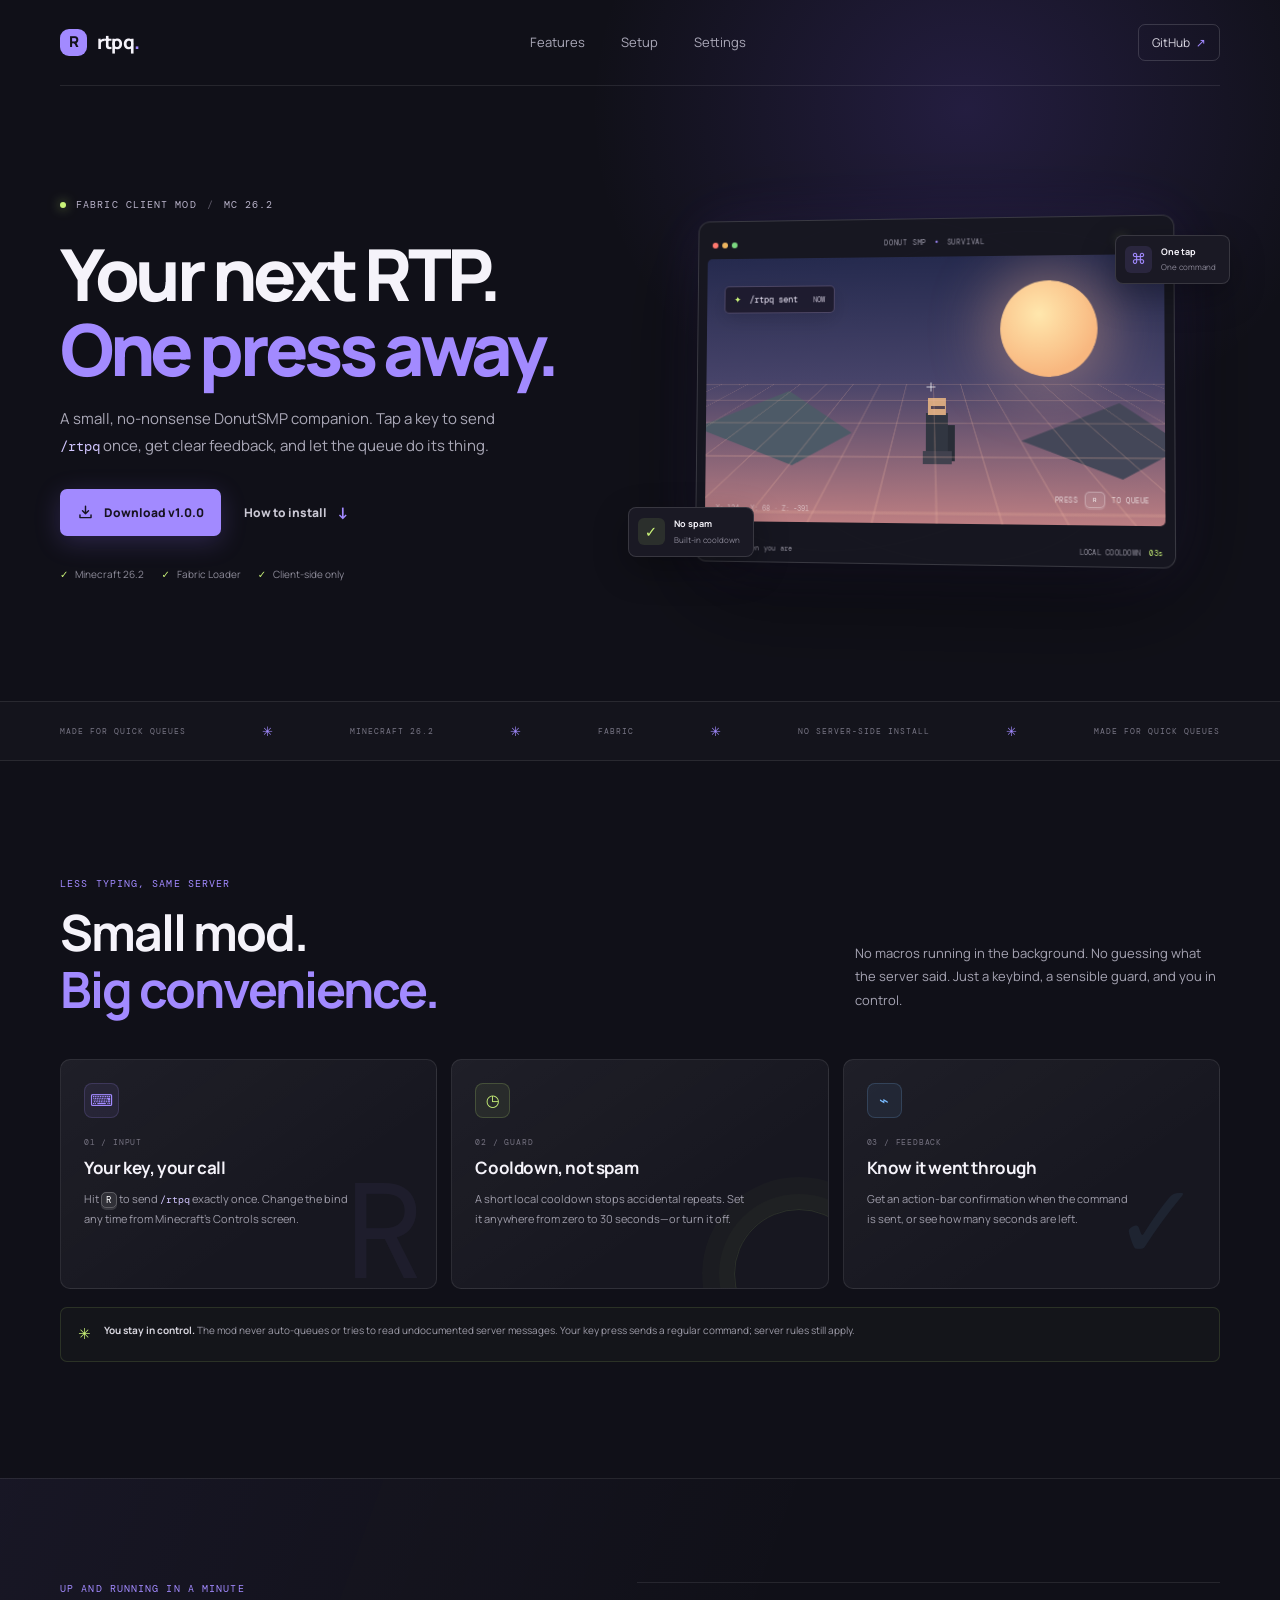
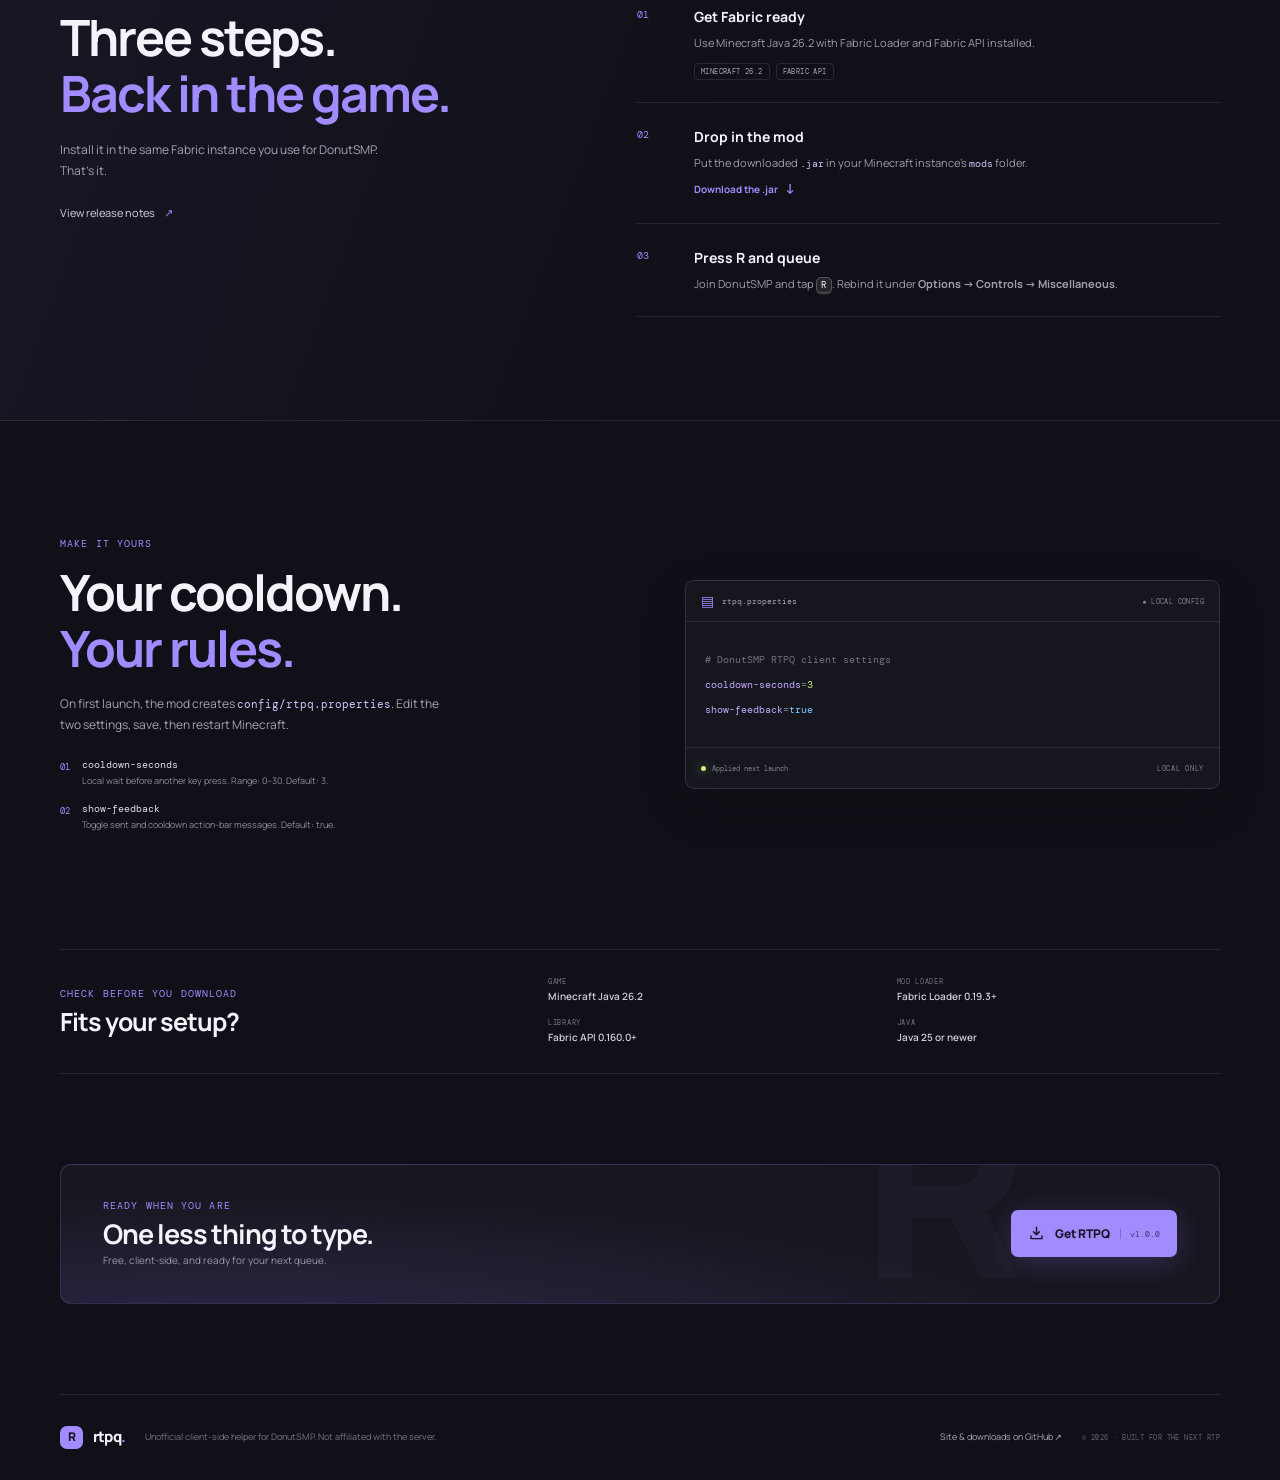
==== site/index.html @ 6e40fd2e "Add public RTPQ download website Co-authored-by: Copilot App <223556219+Copilot@users.noreply.github" ====
<!doctype html>
<html lang="en">
<head>
  <meta charset="utf-8">
  <meta name="viewport" content="width=device-width, initial-scale=1">
  <meta name="theme-color" content="#101018">
  <meta name="description" content="A tiny Fabric client mod for DonutSMP: press a key to send /rtpq once, with a configurable cooldown and clear feedback.">
  <title>DonutSMP RTPQ — Queue up with one press</title>
  <link rel="icon" href="favicon.svg" type="image/svg+xml">
  <link rel="preconnect" href="https://fonts.googleapis.com">
  <link rel="preconnect" href="https://fonts.gstatic.com" crossorigin>
  <link href="https://fonts.googleapis.com/css2?family=DM+Mono:wght@400;500&family=Manrope:wght@400;500;600;700;800&display=swap" rel="stylesheet">
  <link rel="stylesheet" href="styles.css">
</head>
<body>
  <div class="page-glow" aria-hidden="true"></div>
  <header class="topbar wrap">
    <a class="brand" href="#" aria-label="DonutSMP RTPQ home">
      <span class="brand-mark" aria-hidden="true">R</span>
      <span>rtpq<span class="brand-period">.</span></span>
    </a>
    <nav aria-label="Main navigation">
      <a href="#features">Features</a>
      <a href="#setup">Setup</a>
      <a href="#settings">Settings</a>
    </nav>
    <a class="top-download" href="https://github.com/maxipaul0910-blip/donutsmp-rtpq-site/releases/tag/v1.0.0">GitHub <span aria-hidden="true">↗</span></a>
  </header>

  <main>
    <section class="hero wrap">
      <div class="hero-copy">
        <div class="eyebrow"><span class="status-dot"></span> FABRIC CLIENT MOD <span class="eyebrow-divider">/</span> MC 26.2</div>
        <h1>Your next RTP.<br><span>One press away.</span></h1>
        <p class="hero-lede">A small, no-nonsense DonutSMP companion. Tap a key to send <code>/rtpq</code> once, get clear feedback, and let the queue do its thing.</p>
        <div class="hero-actions">
          <a class="button button-primary" href="https://github.com/maxipaul0910-blip/donutsmp-rtpq-site/releases/download/v1.0.0/donutsmp-rtpq-mod-1.0.0.jar" download>
            <svg viewBox="0 0 20 20" aria-hidden="true"><path d="M10 2.5v9m0 0 3.5-3.5M10 11.5 6.5 8M3.5 13v3h13v-3"/></svg>
            Download v1.0.0
          </a>
          <a class="button button-quiet" href="#setup">How to install <span aria-hidden="true">↓</span></a>
        </div>
        <div class="hero-meta">
          <span><i class="meta-check">✓</i> Minecraft 26.2</span>
          <span><i class="meta-check">✓</i> Fabric Loader</span>
          <span><i class="meta-check">✓</i> Client-side only</span>
        </div>
      </div>

      <div class="preview-wrap" aria-label="Illustration of the mod's keybind and feedback">
        <div class="preview-orbit orbit-one"></div>
        <div class="preview-orbit orbit-two"></div>
        <div class="preview-card">
          <div class="window-bar"><div class="window-dots"><i></i><i></i><i></i></div><span>DONUT SMP <b>•</b> SURVIVAL</span><span class="window-online"><i></i> ONLINE</span></div>
          <div class="game-scene">
            <div class="scene-sun"></div>
            <div class="scene-grid"></div>
            <div class="scene-land land-back"></div>
            <div class="scene-land land-front"></div>
            <div class="scene-player"><span></span></div>
            <div class="scene-crosshair"></div>
            <div class="command-toast"><span class="toast-spark">✦</span><span>/rtpq sent</span><i>NOW</i></div>
            <div class="key-hint"><span>PRESS</span><kbd>R</kbd><span>TO QUEUE</span></div>
            <div class="scene-coords">X: 124 · Y: 68 · Z: -391</div>
          </div>
          <div class="preview-footer"><span><i></i> Ready when you are</span><span>LOCAL COOLDOWN <b>03s</b></span></div>
        </div>
        <div class="float-chip chip-top"><span class="chip-icon">⌘</span><span><b>One tap</b><small>One command</small></span></div>
        <div class="float-chip chip-bottom"><span class="chip-icon chip-green">✓</span><span><b>No spam</b><small>Built-in cooldown</small></span></div>
      </div>
    </section>

    <section class="ticker" aria-label="Mod compatibility">
      <div class="ticker-inner wrap">
        <span>MADE FOR QUICK QUEUES</span><i>✳</i><span>MINECRAFT 26.2</span><i>✳</i><span>FABRIC</span><i>✳</i><span>NO SERVER-SIDE INSTALL</span><i>✳</i><span>MADE FOR QUICK QUEUES</span>
      </div>
    </section>

    <section class="section wrap" id="features">
      <div class="section-heading">
        <div><div class="section-kicker">LESS TYPING, SAME SERVER</div><h2>Small mod.<br><span>Big convenience.</span></h2></div>
        <p>No macros running in the background. No guessing what the server said. Just a keybind, a sensible guard, and you in control.</p>
      </div>
      <div class="feature-grid">
        <article class="feature-card feature-violet"><div class="feature-icon">⌨</div><div class="feature-number">01 / INPUT</div><h3>Your key, your call</h3><p>Hit <kbd>R</kbd> to send <code>/rtpq</code> exactly once. Change the bind any time from Minecraft’s Controls screen.</p><div class="feature-decoration key-decoration">R</div></article>
        <article class="feature-card feature-lime"><div class="feature-icon">◷</div><div class="feature-number">02 / GUARD</div><h3>Cooldown, not spam</h3><p>A short local cooldown stops accidental repeats. Set it anywhere from zero to 30 seconds—or turn it off.</p><div class="feature-decoration ring-decoration"></div></article>
        <article class="feature-card feature-blue"><div class="feature-icon">⌁</div><div class="feature-number">03 / FEEDBACK</div><h3>Know it went through</h3><p>Get an action-bar confirmation when the command is sent, or see how many seconds are left.</p><div class="feature-decoration check-decoration">✓</div></article>
      </div>
      <div class="honesty-note"><span>✳</span><p><b>You stay in control.</b> The mod never auto-queues or tries to read undocumented server messages. Your key press sends a regular command; server rules still apply.</p></div>
    </section>

    <section class="setup-section" id="setup">
      <div class="wrap setup-layout">
        <div class="setup-intro"><div class="section-kicker">UP AND RUNNING IN A MINUTE</div><h2>Three steps.<br><span>Back in the game.</span></h2><p>Install it in the same Fabric instance you use for DonutSMP. That's it.</p><a class="text-link" href="https://github.com/maxipaul0910-blip/donutsmp-rtpq-site/releases/tag/v1.0.0">View release notes <span>↗</span></a></div>
        <div class="steps">
          <article class="step"><div class="step-index">01</div><div><h3>Get Fabric ready</h3><p>Use Minecraft Java 26.2 with Fabric Loader and Fabric API installed.</p><div class="tag-row"><span>MINECRAFT 26.2</span><span>FABRIC API</span></div></div></article>
          <article class="step"><div class="step-index">02</div><div><h3>Drop in the mod</h3><p>Put the downloaded <code>.jar</code> in your Minecraft instance’s <code>mods</code> folder.</p><a class="inline-download" href="https://github.com/maxipaul0910-blip/donutsmp-rtpq-site/releases/download/v1.0.0/donutsmp-rtpq-mod-1.0.0.jar" download>Download the .jar <span>↓</span></a></div></article>
          <article class="step"><div class="step-index">03</div><div><h3>Press R and queue</h3><p>Join DonutSMP and tap <kbd>R</kbd>. Rebind it under <b>Options → Controls → Miscellaneous</b>.</p></div></article>
        </div>
      </div>
    </section>

    <section class="section settings-section wrap" id="settings">
      <div class="settings-copy"><div class="section-kicker">MAKE IT YOURS</div><h2>Your cooldown.<br><span>Your rules.</span></h2><p>On first launch, the mod creates <code>config/rtpq.properties</code>. Edit the two settings, save, then restart Minecraft.</p><div class="setting-list"><div><span class="setting-bullet">01</span><span><b>cooldown-seconds</b><small>Local wait before another key press. Range: 0–30. Default: 3.</small></span></div><div><span class="setting-bullet">02</span><span><b>show-feedback</b><small>Toggle sent and cooldown action-bar messages. Default: true.</small></span></div></div></div>
      <div class="config-window"><div class="config-head"><div><span class="config-file-icon">▤</span><span>rtpq.properties</span></div><span class="config-dot">● LOCAL CONFIG</span></div><div class="code-block" aria-label="Example configuration"><span class="code-comment"># DonutSMP RTPQ client settings</span><br><span class="code-key">cooldown-seconds</span><span class="code-eq">=</span><span class="code-value">3</span><br><span class="code-key">show-feedback</span><span class="code-eq">=</span><span class="code-bool">true</span></div><div class="config-foot"><span><i></i> Applied next launch</span><span>LOCAL ONLY</span></div></div>
    </section>

    <section class="requirements wrap">
      <div class="requirements-title"><div class="section-kicker">CHECK BEFORE YOU DOWNLOAD</div><h2>Fits your setup?</h2></div>
      <div class="requirement-grid"><div><span>GAME</span><b>Minecraft Java 26.2</b></div><div><span>MOD LOADER</span><b>Fabric Loader 0.19.3+</b></div><div><span>LIBRARY</span><b>Fabric API 0.160.0+</b></div><div><span>JAVA</span><b>Java 25 or newer</b></div></div>
    </section>

    <section class="final-cta wrap">
      <div class="cta-decoration" aria-hidden="true">R</div>
      <div><div class="section-kicker">READY WHEN YOU ARE</div><h2>One less thing to type.</h2><p>Free, client-side, and ready for your next queue.</p></div>
      <a class="button button-primary" href="https://github.com/maxipaul0910-blip/donutsmp-rtpq-site/releases/download/v1.0.0/donutsmp-rtpq-mod-1.0.0.jar" download><svg viewBox="0 0 20 20" aria-hidden="true"><path d="M10 2.5v9m0 0 3.5-3.5M10 11.5 6.5 8M3.5 13v3h13v-3"/></svg>Get RTPQ <span class="version-pill">v1.0.0</span></a>
    </section>
  </main>

  <footer class="footer wrap"><a class="brand" href="#"><span class="brand-mark" aria-hidden="true">R</span><span>rtpq<span class="brand-period">.</span></span></a><p>Unofficial client-side helper for DonutSMP. Not affiliated with the server.</p><a href="https://github.com/maxipaul0910-blip/donutsmp-rtpq-site">Site &amp; downloads on GitHub ↗</a><span class="footer-copy">© 2026 · BUILT FOR THE NEXT RTP</span></footer>
</body>
</html>
---- site/styles.css ----
:root {
  color-scheme: dark;
  --bg: #101018;
  --panel: #171720;
  --panel-soft: #1b1b26;
  --text: #f5f3fa;
  --muted: #a6a4b3;
  --dim: #777584;
  --line: rgba(255, 255, 255, .09);
  --violet: #a28aff;
  --lime: #c9f278;
  --blue: #79bbff;
  --mono: "DM Mono", "SFMono-Regular", Consolas, monospace;
  --sans: "Manrope", Inter, ui-sans-serif, system-ui, sans-serif;
}

* { box-sizing: border-box; }
html { scroll-behavior: smooth; }
body { margin: 0; background: var(--bg); color: var(--text); font-family: var(--sans); font-size: 15px; line-height: 1.65; overflow-x: hidden; }
a { color: inherit; text-decoration: none; }
code, kbd { font-family: var(--mono); }
code { color: #d2c6ff; font-size: .92em; }
kbd { border: 1px solid rgba(255,255,255,.22); background: rgba(255,255,255,.09); color: white; padding: .12em .48em; border-radius: 5px; box-shadow: 0 2px 0 rgba(255,255,255,.12); font-size: .85em; }
.wrap { width: min(1160px, calc(100% - 56px)); margin-inline: auto; }
.page-glow { position: absolute; z-index: -1; width: 780px; height: 720px; top: -250px; left: 45%; background: radial-gradient(ellipse, rgba(120, 86, 235, .19), transparent 68%); pointer-events: none; }

.topbar { height: 86px; display: flex; align-items: center; justify-content: space-between; border-bottom: 1px solid var(--line); }
.brand { display: inline-flex; align-items: center; gap: 10px; font-size: 19px; font-weight: 800; letter-spacing: -.8px; }
.brand-mark { width: 27px; height: 27px; display: grid; place-items: center; border-radius: 9px; color: #13121a; background: var(--violet); font-size: 15px; font-weight: 800; }
.brand-period { color: var(--violet); }
.topbar nav { display: flex; align-items: center; gap: 36px; color: #aaa8b8; font-size: 13px; }
.topbar nav a:hover, .footer>a:hover { color: white; }
.top-download { color: #d9d7e2; font-size: 12px; border: 1px solid rgba(255,255,255,.15); border-radius: 7px; padding: 8px 13px; }
.top-download span { color: var(--violet); margin-left: 4px; }

.hero { position: relative; min-height: 615px; display: grid; grid-template-columns: 1fr 1.08fr; align-items: center; gap: 46px; padding-block: 72px 78px; }
.hero-copy { position: relative; z-index: 1; }
.eyebrow, .section-kicker { color: var(--violet); font: 10px/1.4 var(--mono); letter-spacing: 1.1px; }
.eyebrow { display: flex; align-items: center; gap: 10px; color: #b9b3ca; }
.status-dot, .window-online i, .preview-footer i, .config-foot i { display: inline-block; width: 6px; height: 6px; border-radius: 50%; background: var(--lime); box-shadow: 0 0 12px rgba(201,242,120,.7); }
.eyebrow-divider { color: #5d5968; }
h1, h2, h3, p { margin-top: 0; }
h1 { margin: 25px 0 18px; font-size: clamp(48px, 5.6vw, 72px); line-height: 1.04; letter-spacing: -4.4px; font-weight: 800; }
h1 span, h2 span { color: var(--violet); }
.hero-lede { max-width: 455px; color: #aaa8b7; font-size: 15px; line-height: 1.85; }
.hero-actions { display: flex; align-items: center; gap: 23px; margin-top: 29px; }
.button { min-height: 47px; display: inline-flex; align-items: center; justify-content: center; gap: 10px; border-radius: 7px; padding: 0 17px; font-size: 12px; font-weight: 800; transition: transform .18s ease, background .18s ease; }
.button:hover { transform: translateY(-2px); }
.button svg { width: 17px; height: 17px; fill: none; stroke: currentColor; stroke-width: 1.7; stroke-linecap: round; stroke-linejoin: round; }
.button-primary { color: #171321; background: var(--violet); box-shadow: 0 6px 26px rgba(144,113,255,.22); }
.button-primary:hover { background: #b3a1ff; }
.button-quiet { color: #cac8d4; padding-inline: 0; }
.button-quiet span { color: var(--violet); font-size: 16px; }
.hero-meta { display: flex; flex-wrap: wrap; gap: 17px; margin-top: 30px; color: #8e8c9a; font-size: 10px; }
.meta-check { color: var(--lime); font-style: normal; margin-right: 5px; }

.preview-wrap { min-height: 400px; position: relative; display: grid; place-items: center; }
.preview-orbit { position: absolute; border: 1px solid rgba(162,138,255,.12); border-radius: 50%; transform: rotate(-25deg); }
.orbit-one { width: 490px; height: 270px; }
.orbit-two { width: 425px; height: 330px; transform: rotate(22deg); border-color: rgba(162,138,255,.08); }
.preview-card { width: min(480px, 100%); position: relative; z-index: 1; border: 1px solid rgba(255,255,255,.15); border-radius: 12px; padding: 9px; background: rgba(23,23,32,.94); box-shadow: 0 25px 100px rgba(0,0,0,.52), 0 0 60px rgba(135,102,255,.12); transform: perspective(1000px) rotateY(-5deg) rotateX(2deg); }
.window-bar { height: 29px; display: flex; align-items: center; justify-content: space-between; color: #9997a6; font: 7px var(--mono); letter-spacing: .8px; padding-inline: 5px; }
.window-dots { display: flex; gap: 4px; }.window-dots i { width: 6px; height: 6px; border-radius: 50%; background: #ff786e; }.window-dots i:nth-child(2) { background: #eeb55e; }.window-dots i:nth-child(3) { background: #7bd880; }
.window-bar>span:nth-child(2) { margin-left: 19px; }.window-bar b { color: var(--violet); padding-inline: 3px; }
.window-online { display: flex; gap: 5px; align-items: center; }.window-online i { width: 5px; height: 5px; }
.game-scene { height: 267px; overflow: hidden; position: relative; background: linear-gradient(180deg, #252a4e 0%, #464369 46%, #bc7e82 100%); border-radius: 5px; }
.scene-sun { position: absolute; width: 96px; height: 96px; border-radius: 50%; top: 25px; right: 65px; background: radial-gradient(circle at 40% 35%, #ffe7ad, #f8b77f 70%); box-shadow: 0 0 55px 15px rgba(251,185,151,.35); }
.scene-grid { position: absolute; z-index: 1; width: 140%; height: 80%; left: -20%; bottom: -28%; transform: perspective(130px) rotateX(53deg); transform-origin: center top; background-image: linear-gradient(rgba(242,183,160,.2) 1px, transparent 1px), linear-gradient(90deg, rgba(242,183,160,.2) 1px, transparent 1px); background-size: 27px 23px; }
.scene-land { position: absolute; bottom: 45px; width: 160px; height: 75px; clip-path: polygon(0 50%, 60% 0, 100% 56%, 62% 100%); }
.land-back { background: #4d5a67; left: -10px; bottom: 57px; }.land-front { background: #444758; right: -20px; }
.scene-player { position: absolute; z-index: 2; left: 49%; bottom: 70px; width: 22px; height: 40px; background: #313641; box-shadow: 9px 10px 0 -2px #292d37; }
.scene-player:before { content: ""; position: absolute; left: 2px; top: -15px; width: 18px; height: 17px; background: #d7a87f; }.scene-player:after { content: ""; position: absolute; left: -3px; bottom: -11px; width: 29px; height: 13px; background: #41414e; }
.scene-player span { position: absolute; z-index: 1; width: 14px; height: 3px; left: 5px; top: -7px; background: #524452; }
.scene-crosshair { position: absolute; z-index: 3; left: 50%; top: 49%; width: 9px; height: 9px; transform: translate(-50%,-50%); }.scene-crosshair:before,.scene-crosshair:after { content:""; position:absolute; background:rgba(255,255,255,.72); }.scene-crosshair:before { width:1px;height:9px;left:4px; }.scene-crosshair:after { width:9px;height:1px;top:4px; }
.command-toast { position: absolute; z-index: 4; top: 28px; left: 18px; display: flex; align-items: center; gap: 8px; border: 1px solid rgba(210,193,255,.26); border-radius: 5px; padding: 7px 9px; color: #f4efff; background: rgba(26,22,39,.82); font: 9px var(--mono); box-shadow: 0 6px 20px rgba(0,0,0,.14); }
.toast-spark { color: var(--lime); }.command-toast i { color: #c1bccd; font: 7px var(--mono); margin-left: 8px; }
.key-hint { position: absolute; z-index: 4; right: 15px; bottom: 17px; display: flex; align-items: center; gap: 6px; color: rgba(255,255,255,.72); font: 7px var(--mono); letter-spacing: .6px; }
.key-hint kbd { padding: 3px 7px; color: white; border-color: rgba(255,255,255,.3); }
.scene-coords { position: absolute; z-index: 3; left: 11px; bottom: 9px; color: rgba(255,255,255,.48); font: 7px var(--mono); }
.preview-footer { height: 31px; display: flex; align-items: end; justify-content: space-between; padding: 0 3px 0; color: #8d8b99; font: 7px var(--mono); letter-spacing: .25px; }
.preview-footer span:first-child { display: flex; align-items: center; gap: 6px; }.preview-footer i { width: 5px; height: 5px; }.preview-footer b { color: var(--lime); margin-left: 4px; font-weight: 400; }
.float-chip { position: absolute; z-index: 2; display: flex; align-items: center; gap: 9px; border: 1px solid rgba(255,255,255,.13); border-radius: 8px; padding: 9px 13px 9px 9px; background: #1a1924; box-shadow: 0 12px 35px rgba(0,0,0,.3); }
.chip-top { top: 44px; right: -10px; }.chip-bottom { bottom: 34px; left: -14px; }
.chip-icon { width: 27px; height: 27px; display: grid; place-items: center; border-radius: 6px; color: var(--violet); background: rgba(162,138,255,.12); font-size: 15px; }
.chip-green { color: var(--lime); background: rgba(201,242,120,.1); }.float-chip b,.float-chip small { display: block; }.float-chip b { font-size: 9px; }.float-chip small { margin-top: 1px; color: #8c8998; font-size: 8px; }

.ticker { overflow: hidden; border-top: 1px solid var(--line); border-bottom: 1px solid var(--line); background: rgba(255,255,255,.015); }
.ticker-inner { display: flex; align-items: center; justify-content: space-between; gap: 20px; min-height: 58px; white-space: nowrap; color: #777584; font: 8px var(--mono); letter-spacing: 1px; }
.ticker-inner i { color: var(--violet); font-style: normal; font-size: 13px; }

.section { padding-block: 116px; }
.section-heading { display: flex; align-items: end; justify-content: space-between; gap: 50px; margin-bottom: 42px; }
h2 { margin: 13px 0 0; font-size: clamp(34px, 4.2vw, 50px); line-height: 1.13; letter-spacing: -2px; }
.section-heading>p { max-width: 365px; margin-bottom: 5px; color: var(--muted); font-size: 13px; line-height: 1.8; }
.feature-grid { display: grid; grid-template-columns: repeat(3, 1fr); gap: 14px; }
.feature-card { position: relative; min-height: 230px; overflow: hidden; border: 1px solid var(--line); border-radius: 10px; padding: 23px; background: linear-gradient(145deg,rgba(255,255,255,.035),transparent 65%),var(--panel); }
.feature-icon { width: 35px; height: 35px; display: grid; place-items: center; border: 1px solid rgba(162,138,255,.18); border-radius: 8px; color: var(--violet); background: rgba(162,138,255,.08); font-size: 16px; }
.feature-lime .feature-icon { color: var(--lime); border-color: rgba(201,242,120,.18); background: rgba(201,242,120,.07); }
.feature-blue .feature-icon { color: var(--blue); border-color: rgba(121,187,255,.18); background: rgba(121,187,255,.07); }
.feature-number { margin-top: 19px; color: #757280; font: 8px var(--mono); letter-spacing: .8px; }
.feature-card h3 { position: relative; z-index: 1; margin: 7px 0 7px; font-size: 17px; letter-spacing: -.4px; }
.feature-card p { position: relative; z-index: 1; max-width: 270px; margin-bottom: 0; color: #9e9ca9; font-size: 11px; line-height: 1.8; }
.feature-decoration { position: absolute; pointer-events: none; }
.key-decoration { right: 11px; bottom: -32px; color: rgba(162,138,255,.055); font: 135px var(--mono); }
.ring-decoration { width: 130px; height: 130px; right: -36px; bottom: -51px; border: 1px solid rgba(201,242,120,.11); border-radius: 50%; box-shadow: 0 0 0 15px rgba(201,242,120,.025),0 0 0 32px rgba(201,242,120,.02); }
.check-decoration { right: 18px; bottom: -18px; color: rgba(121,187,255,.08); font-size: 105px; font-weight: 800; }
.honesty-note { display: flex; gap: 13px; align-items: start; margin-top: 18px; padding: 14px 17px; border: 1px solid rgba(201,242,120,.13); border-radius: 7px; background: rgba(201,242,120,.025); }
.honesty-note>span { color: var(--lime); }.honesty-note p { margin: 0; color: #9e9ca9; font-size: 10px; line-height: 1.7; }.honesty-note b { color: #d8d6df; }

.setup-section { border-block: 1px solid var(--line); background: linear-gradient(110deg,rgba(162,138,255,.055),transparent 56%); }
.setup-layout { display: grid; grid-template-columns: .9fr 1.1fr; gap: 100px; padding-block: 103px; }
.setup-intro h2 { margin-bottom: 17px; }.setup-intro>p { max-width: 320px; color: var(--muted); font-size: 12px; line-height: 1.8; }
.text-link { display: inline-flex; gap: 9px; margin-top: 10px; color: #d7d2e6; font-size: 11px; }.text-link span { color: var(--violet); }
.steps { border-top: 1px solid var(--line); }
.step { display: grid; grid-template-columns: 42px 1fr; gap: 15px; padding: 22px 0; border-bottom: 1px solid var(--line); }
.step-index { color: var(--violet); font: 10px var(--mono); padding-top: 3px; }
.step h3 { margin: 0 0 5px; font-size: 14px; }.step p { margin: 0; color: #a09eac; font-size: 11px; line-height: 1.8; }
.tag-row { display: flex; gap: 6px; margin-top: 10px; }.tag-row span { border: 1px solid rgba(255,255,255,.1); border-radius: 4px; padding: 3px 6px; color: #aaa7b6; font: 7px var(--mono); letter-spacing: .4px; }
.inline-download { display: inline-flex; gap: 7px; margin-top: 8px; color: var(--violet); font-size: 10px; font-weight: 700; }.inline-download span { font-size: 14px; line-height: 1; }

.settings-section { display: grid; grid-template-columns: 1fr 1fr; gap: 90px; align-items: center; }
.settings-copy>p { max-width: 390px; margin: 16px 0 22px; color: var(--muted); font-size: 12px; line-height: 1.8; }
.setting-list { display: grid; gap: 13px; }.setting-list>div { display: flex; align-items: start; gap: 12px; }.setting-bullet { color: var(--violet); font: 9px var(--mono); padding-top: 3px; }.setting-list b,.setting-list small { display: block; }.setting-list b { font: 10px var(--mono); color: #dfdce7; }.setting-list small { margin-top: 3px; color: #8f8d9a; font-size: 9px; }
.config-window { overflow: hidden; border: 1px solid rgba(255,255,255,.12); border-radius: 9px; background: #16161e; box-shadow: 0 17px 45px rgba(0,0,0,.19); }
.config-head,.config-foot { height: 41px; display: flex; justify-content: space-between; align-items: center; padding-inline: 15px; color: #aaa8b4; font: 8px var(--mono); }
.config-head { border-bottom: 1px solid var(--line); }.config-head>div { display: flex; align-items: center; gap: 8px; }.config-file-icon { color: var(--violet); font-size: 14px; }.config-dot { color: #81808d; font-size: 7px; letter-spacing: .4px; }
.code-block { padding: 25px 19px; color: #ccc9d5; font: 10px/2.5 var(--mono); }.code-comment { color: #737180; }.code-key { color: #c4aaff; }.code-eq { color: #8a8895; }.code-value { color: var(--lime); }.code-bool { color: #87c8ff; }
.config-foot { border-top: 1px solid var(--line); color: #81808d; font-size: 7px; }.config-foot span:first-child { display: flex; gap: 6px; align-items: center; }.config-foot i { width: 5px; height: 5px; }.config-foot span:last-child { letter-spacing: .7px; }

.requirements { display: grid; grid-template-columns: .8fr 1.2fr; gap: 40px; align-items: center; padding-block: 27px; border-block: 1px solid var(--line); }
.requirements h2 { font-size: 25px; letter-spacing: -1px; margin-top: 7px; }
.requirement-grid { display: grid; grid-template-columns: 1fr 1fr; gap: 14px 25px; }.requirement-grid div { display: grid; gap: 2px; }.requirement-grid span { color: #747280; font: 7px var(--mono); letter-spacing: .7px; }.requirement-grid b { color: #cfccd8; font-size: 10px; font-weight: 600; }

.final-cta { position: relative; overflow: hidden; display: flex; align-items: center; justify-content: space-between; gap: 30px; margin-block: 90px; border: 1px solid rgba(162,138,255,.2); border-radius: 11px; padding: 34px 42px; background: radial-gradient(ellipse at 15% 140%,rgba(143,112,255,.2),transparent 60%),#181720; }
.final-cta h2 { font-size: 27px; letter-spacing: -1px; margin: 6px 0 3px; }.final-cta p { margin: 0; color: #9c99a8; font-size: 10px; }.final-cta .button { position: relative; z-index: 1; white-space: nowrap; }
.cta-decoration { position: absolute; right: 190px; top: -108px; color: rgba(162,138,255,.035); font-size: 250px; font-weight: 800; line-height: 1; }
.version-pill { border-left: 1px solid rgba(20,19,27,.24); padding-left: 9px; color: rgba(20,19,27,.65); font: 8px var(--mono); }
.footer { min-height: 86px; display: flex; align-items: center; gap: 20px; border-top: 1px solid var(--line); }
.footer .brand { font-size: 15px; }.footer .brand-mark { width: 23px; height: 23px; border-radius: 7px; font-size: 12px; }.footer p { margin: 0 auto 0 0; color: #777584; font-size: 9px; }.footer>a:nth-last-of-type(1) { color: #aaa8b6; font-size: 9px; }.footer-copy { color: #646271; font: 7px var(--mono); letter-spacing: .45px; }

@media (max-width: 900px) {
  .hero { grid-template-columns: 1fr 1fr; gap: 20px; }.preview-wrap { transform: scale(.9); }.setup-layout { gap: 55px; }.settings-section { gap: 45px; }
  .ticker-inner { justify-content: center; }.ticker-inner span:last-child,.ticker-inner i:last-of-type { display: none; }
}
@media (max-width: 680px) {
  .wrap { width: min(100% - 36px, 520px); }.topbar { height: 70px; }.topbar nav { gap: 15px; font-size: 10px; }.topbar nav a:last-child { display: none; }.top-download { font-size: 10px; padding: 7px 9px; }
  .hero { display: block; padding-block: 61px 48px; }.hero-copy { max-width: 500px; }.hero h1 { font-size: clamp(47px, 11vw, 65px); letter-spacing: -3.5px; }.hero-lede { font-size: 13px; }.hero-meta { gap: 11px; font-size: 9px; }
  .preview-wrap { min-height: 350px; margin: 25px -7px 0; transform: none; }.preview-card { width: min(100%, 440px); transform: none; }.game-scene { height: 230px; }.orbit-one { width: 100%; }.orbit-two { width: 88%; }.chip-top { right: -2px; top: 17px; }.chip-bottom { left: 1px; bottom: 5px; }
  .ticker-inner { min-height: 51px; gap: 13px; font-size: 7px; }.ticker-inner span:nth-last-of-type(2),.ticker-inner i:nth-last-of-type(2) { display: none; }
  .section { padding-block: 77px; }.section-heading { display: block; margin-bottom: 29px; }.section-heading>p { margin: 17px 0 0; font-size: 12px; }.feature-grid { grid-template-columns: 1fr; gap: 10px; }.feature-card { min-height: 210px; }.honesty-note { padding: 12px; }
  .setup-layout { grid-template-columns: 1fr; gap: 37px; padding-block: 75px; }.setup-intro>p { margin-bottom: 12px; }
  .settings-section { grid-template-columns: 1fr; gap: 32px; }.config-window { max-width: 500px; width: 100%; }
  .requirements { grid-template-columns: 1fr; gap: 23px; padding-block: 27px; }.requirement-grid { gap: 13px; }
  .final-cta { align-items: start; flex-direction: column; margin-block: 65px; padding: 27px 23px; }.final-cta h2 { font-size: 24px; }.cta-decoration { right: -5px; top: -55px; font-size: 180px; }
  .footer { flex-wrap: wrap; gap: 11px 15px; padding-block: 19px; }.footer p { flex-basis: calc(100% - 100px); }.footer>a:nth-last-of-type(1) { margin-left: 38px; }.footer-copy { margin-left: auto; }
}
@media (prefers-reduced-motion: reduce) { html { scroll-behavior: auto; } *,*::before,*::after { transition-duration: .01ms !important; animation-duration: .01ms !important; } }
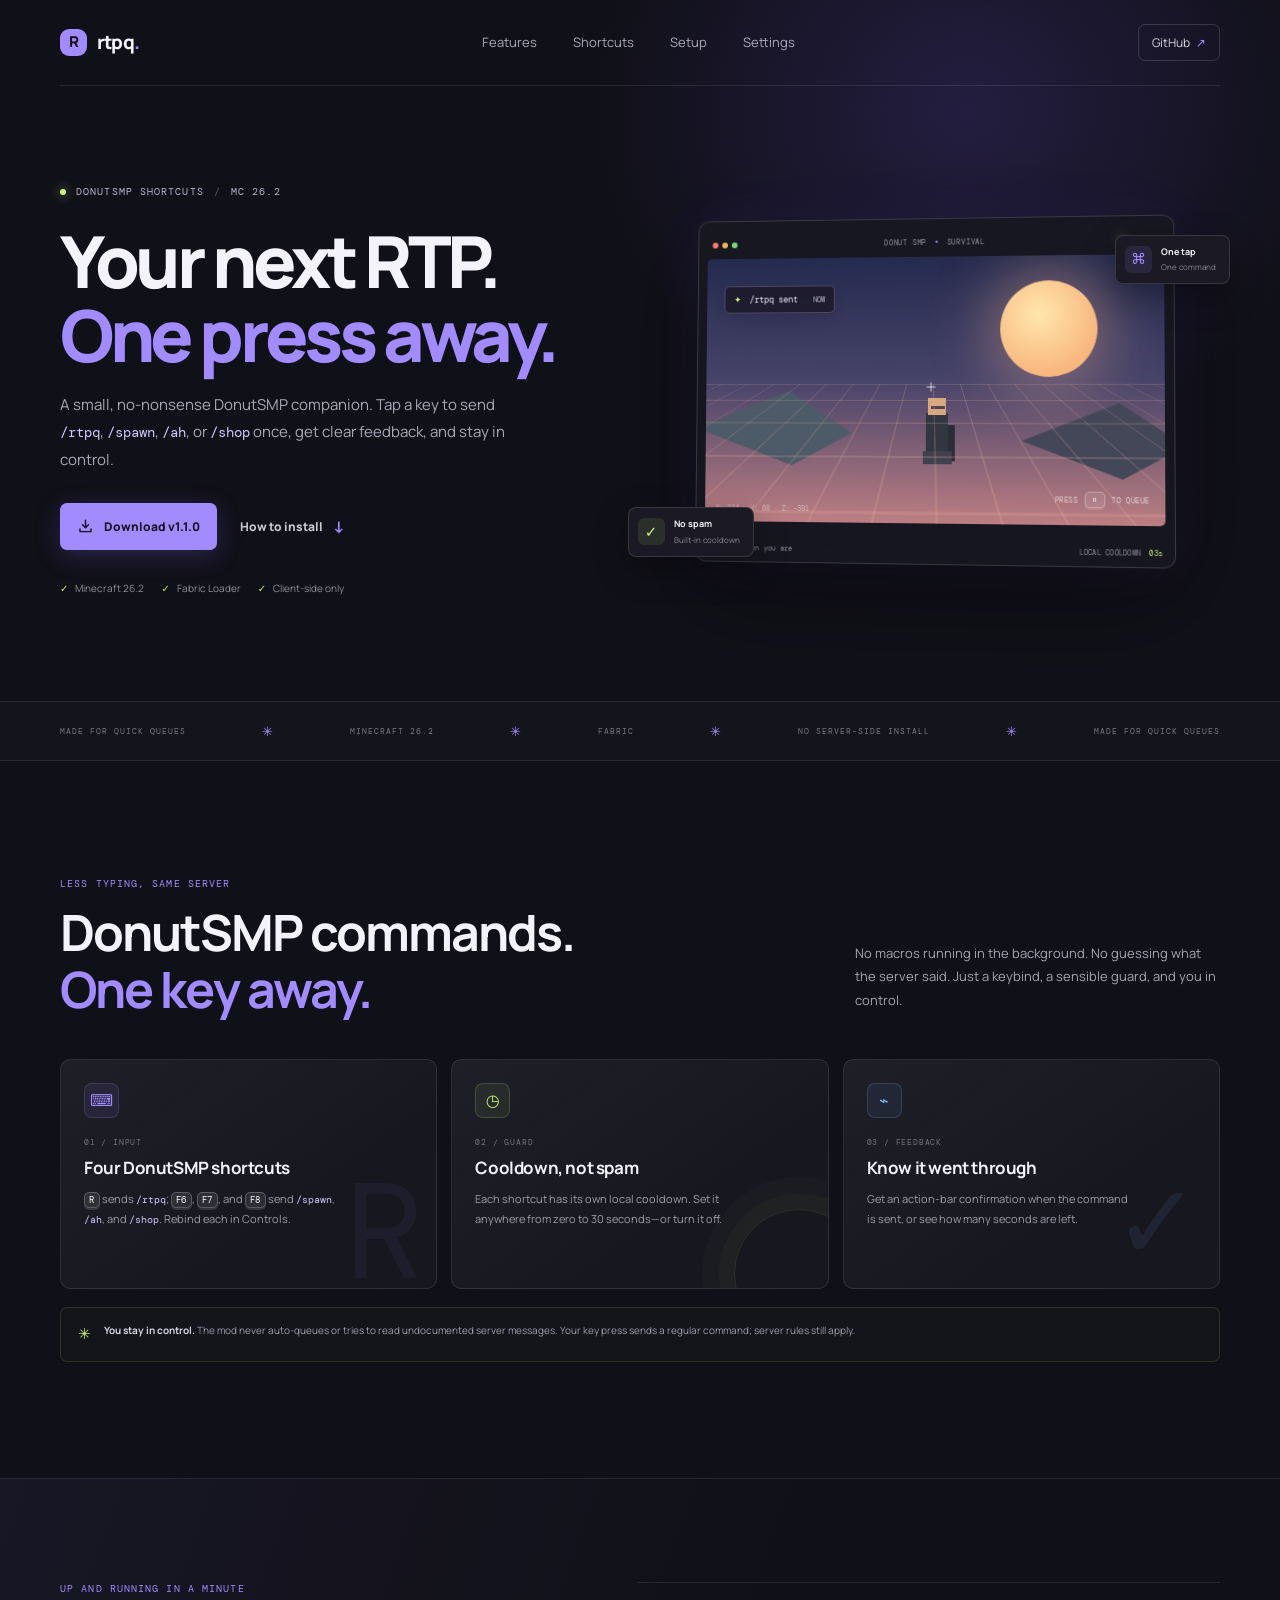
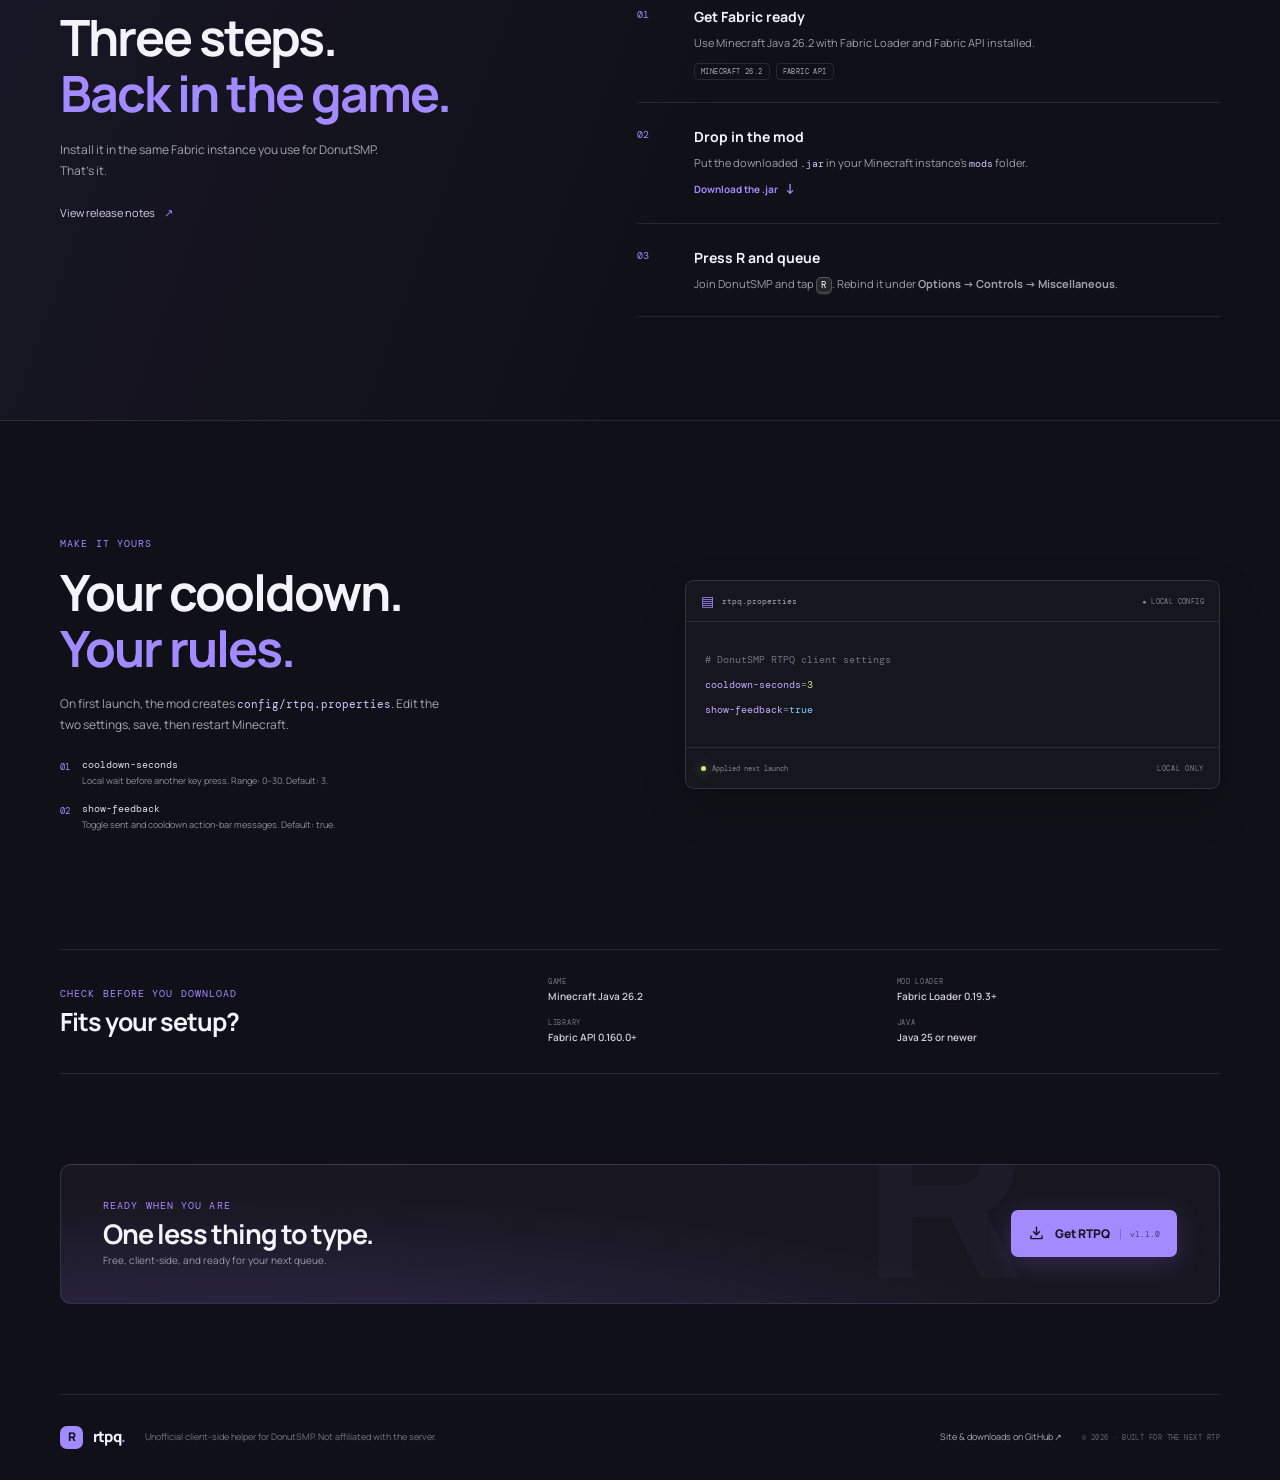
==== commit 3a913379: "Show DonutSMP command shortcuts on download site Co-authored-by: Copilot App <223556219+Copilot@user" ====
--- a/site/index.html
+++ b/site/index.html
@@ -21,22 +21,23 @@
     </a>
     <nav aria-label="Main navigation">
       <a href="#features">Features</a>
+      <a href="shortcuts.html">Shortcuts</a>
       <a href="#setup">Setup</a>
       <a href="#settings">Settings</a>
     </nav>
-    <a class="top-download" href="https://github.com/maxipaul0910-blip/donutsmp-rtpq-site/releases/tag/v1.0.0">GitHub <span aria-hidden="true">↗</span></a>
+    <a class="top-download" href="https://github.com/maxipaul0910-blip/donutsmp-rtpq-site/releases/tag/v1.1.0">GitHub <span aria-hidden="true">↗</span></a>
   </header>
 
   <main>
     <section class="hero wrap">
       <div class="hero-copy">
-        <div class="eyebrow"><span class="status-dot"></span> FABRIC CLIENT MOD <span class="eyebrow-divider">/</span> MC 26.2</div>
+        <div class="eyebrow"><span class="status-dot"></span> DONUTSMP SHORTCUTS <span class="eyebrow-divider">/</span> MC 26.2</div>
         <h1>Your next RTP.<br><span>One press away.</span></h1>
-        <p class="hero-lede">A small, no-nonsense DonutSMP companion. Tap a key to send <code>/rtpq</code> once, get clear feedback, and let the queue do its thing.</p>
+        <p class="hero-lede">A small, no-nonsense DonutSMP companion. Tap a key to send <code>/rtpq</code>, <code>/spawn</code>, <code>/ah</code>, or <code>/shop</code> once, get clear feedback, and stay in control.</p>
         <div class="hero-actions">
-          <a class="button button-primary" href="https://github.com/maxipaul0910-blip/donutsmp-rtpq-site/releases/download/v1.0.0/donutsmp-rtpq-mod-1.0.0.jar" download>
+          <a class="button button-primary" href="https://github.com/maxipaul0910-blip/donutsmp-rtpq-site/releases/download/v1.1.0/donutsmp-rtpq-mod-1.1.0.jar" download>
             <svg viewBox="0 0 20 20" aria-hidden="true"><path d="M10 2.5v9m0 0 3.5-3.5M10 11.5 6.5 8M3.5 13v3h13v-3"/></svg>
-            Download v1.0.0
+            Download v1.1.0
           </a>
           <a class="button button-quiet" href="#setup">How to install <span aria-hidden="true">↓</span></a>
         </div>
@@ -78,12 +79,12 @@
 
     <section class="section wrap" id="features">
       <div class="section-heading">
-        <div><div class="section-kicker">LESS TYPING, SAME SERVER</div><h2>Small mod.<br><span>Big convenience.</span></h2></div>
+        <div><div class="section-kicker">LESS TYPING, SAME SERVER</div><h2>DonutSMP commands.<br><span>One key away.</span></h2></div>
         <p>No macros running in the background. No guessing what the server said. Just a keybind, a sensible guard, and you in control.</p>
       </div>
       <div class="feature-grid">
-        <article class="feature-card feature-violet"><div class="feature-icon">⌨</div><div class="feature-number">01 / INPUT</div><h3>Your key, your call</h3><p>Hit <kbd>R</kbd> to send <code>/rtpq</code> exactly once. Change the bind any time from Minecraft’s Controls screen.</p><div class="feature-decoration key-decoration">R</div></article>
-        <article class="feature-card feature-lime"><div class="feature-icon">◷</div><div class="feature-number">02 / GUARD</div><h3>Cooldown, not spam</h3><p>A short local cooldown stops accidental repeats. Set it anywhere from zero to 30 seconds—or turn it off.</p><div class="feature-decoration ring-decoration"></div></article>
+        <article class="feature-card feature-violet"><div class="feature-icon">⌨</div><div class="feature-number">01 / INPUT</div><h3>Four DonutSMP shortcuts</h3><p><kbd>R</kbd> sends <code>/rtpq</code>; <kbd>F6</kbd>, <kbd>F7</kbd>, and <kbd>F8</kbd> send <code>/spawn</code>, <code>/ah</code>, and <code>/shop</code>. Rebind each in Controls.</p><div class="feature-decoration key-decoration">R</div></article>
+        <article class="feature-card feature-lime"><div class="feature-icon">◷</div><div class="feature-number">02 / GUARD</div><h3>Cooldown, not spam</h3><p>Each shortcut has its own local cooldown. Set it anywhere from zero to 30 seconds—or turn it off.</p><div class="feature-decoration ring-decoration"></div></article>
         <article class="feature-card feature-blue"><div class="feature-icon">⌁</div><div class="feature-number">03 / FEEDBACK</div><h3>Know it went through</h3><p>Get an action-bar confirmation when the command is sent, or see how many seconds are left.</p><div class="feature-decoration check-decoration">✓</div></article>
       </div>
       <div class="honesty-note"><span>✳</span><p><b>You stay in control.</b> The mod never auto-queues or tries to read undocumented server messages. Your key press sends a regular command; server rules still apply.</p></div>
@@ -91,10 +92,10 @@
 
     <section class="setup-section" id="setup">
       <div class="wrap setup-layout">
-        <div class="setup-intro"><div class="section-kicker">UP AND RUNNING IN A MINUTE</div><h2>Three steps.<br><span>Back in the game.</span></h2><p>Install it in the same Fabric instance you use for DonutSMP. That's it.</p><a class="text-link" href="https://github.com/maxipaul0910-blip/donutsmp-rtpq-site/releases/tag/v1.0.0">View release notes <span>↗</span></a></div>
+        <div class="setup-intro"><div class="section-kicker">UP AND RUNNING IN A MINUTE</div><h2>Three steps.<br><span>Back in the game.</span></h2><p>Install it in the same Fabric instance you use for DonutSMP. That's it.</p><a class="text-link" href="https://github.com/maxipaul0910-blip/donutsmp-rtpq-site/releases/tag/v1.1.0">View release notes <span>↗</span></a></div>
         <div class="steps">
           <article class="step"><div class="step-index">01</div><div><h3>Get Fabric ready</h3><p>Use Minecraft Java 26.2 with Fabric Loader and Fabric API installed.</p><div class="tag-row"><span>MINECRAFT 26.2</span><span>FABRIC API</span></div></div></article>
-          <article class="step"><div class="step-index">02</div><div><h3>Drop in the mod</h3><p>Put the downloaded <code>.jar</code> in your Minecraft instance’s <code>mods</code> folder.</p><a class="inline-download" href="https://github.com/maxipaul0910-blip/donutsmp-rtpq-site/releases/download/v1.0.0/donutsmp-rtpq-mod-1.0.0.jar" download>Download the .jar <span>↓</span></a></div></article>
+          <article class="step"><div class="step-index">02</div><div><h3>Drop in the mod</h3><p>Put the downloaded <code>.jar</code> in your Minecraft instance’s <code>mods</code> folder.</p><a class="inline-download" href="https://github.com/maxipaul0910-blip/donutsmp-rtpq-site/releases/download/v1.1.0/donutsmp-rtpq-mod-1.1.0.jar" download>Download the .jar <span>↓</span></a></div></article>
           <article class="step"><div class="step-index">03</div><div><h3>Press R and queue</h3><p>Join DonutSMP and tap <kbd>R</kbd>. Rebind it under <b>Options → Controls → Miscellaneous</b>.</p></div></article>
         </div>
       </div>
@@ -113,7 +114,7 @@
     <section class="final-cta wrap">
       <div class="cta-decoration" aria-hidden="true">R</div>
       <div><div class="section-kicker">READY WHEN YOU ARE</div><h2>One less thing to type.</h2><p>Free, client-side, and ready for your next queue.</p></div>
-      <a class="button button-primary" href="https://github.com/maxipaul0910-blip/donutsmp-rtpq-site/releases/download/v1.0.0/donutsmp-rtpq-mod-1.0.0.jar" download><svg viewBox="0 0 20 20" aria-hidden="true"><path d="M10 2.5v9m0 0 3.5-3.5M10 11.5 6.5 8M3.5 13v3h13v-3"/></svg>Get RTPQ <span class="version-pill">v1.0.0</span></a>
+      <a class="button button-primary" href="https://github.com/maxipaul0910-blip/donutsmp-rtpq-site/releases/download/v1.1.0/donutsmp-rtpq-mod-1.1.0.jar" download><svg viewBox="0 0 20 20" aria-hidden="true"><path d="M10 2.5v9m0 0 3.5-3.5M10 11.5 6.5 8M3.5 13v3h13v-3"/></svg>Get RTPQ <span class="version-pill">v1.1.0</span></a>
     </section>
   </main>
 
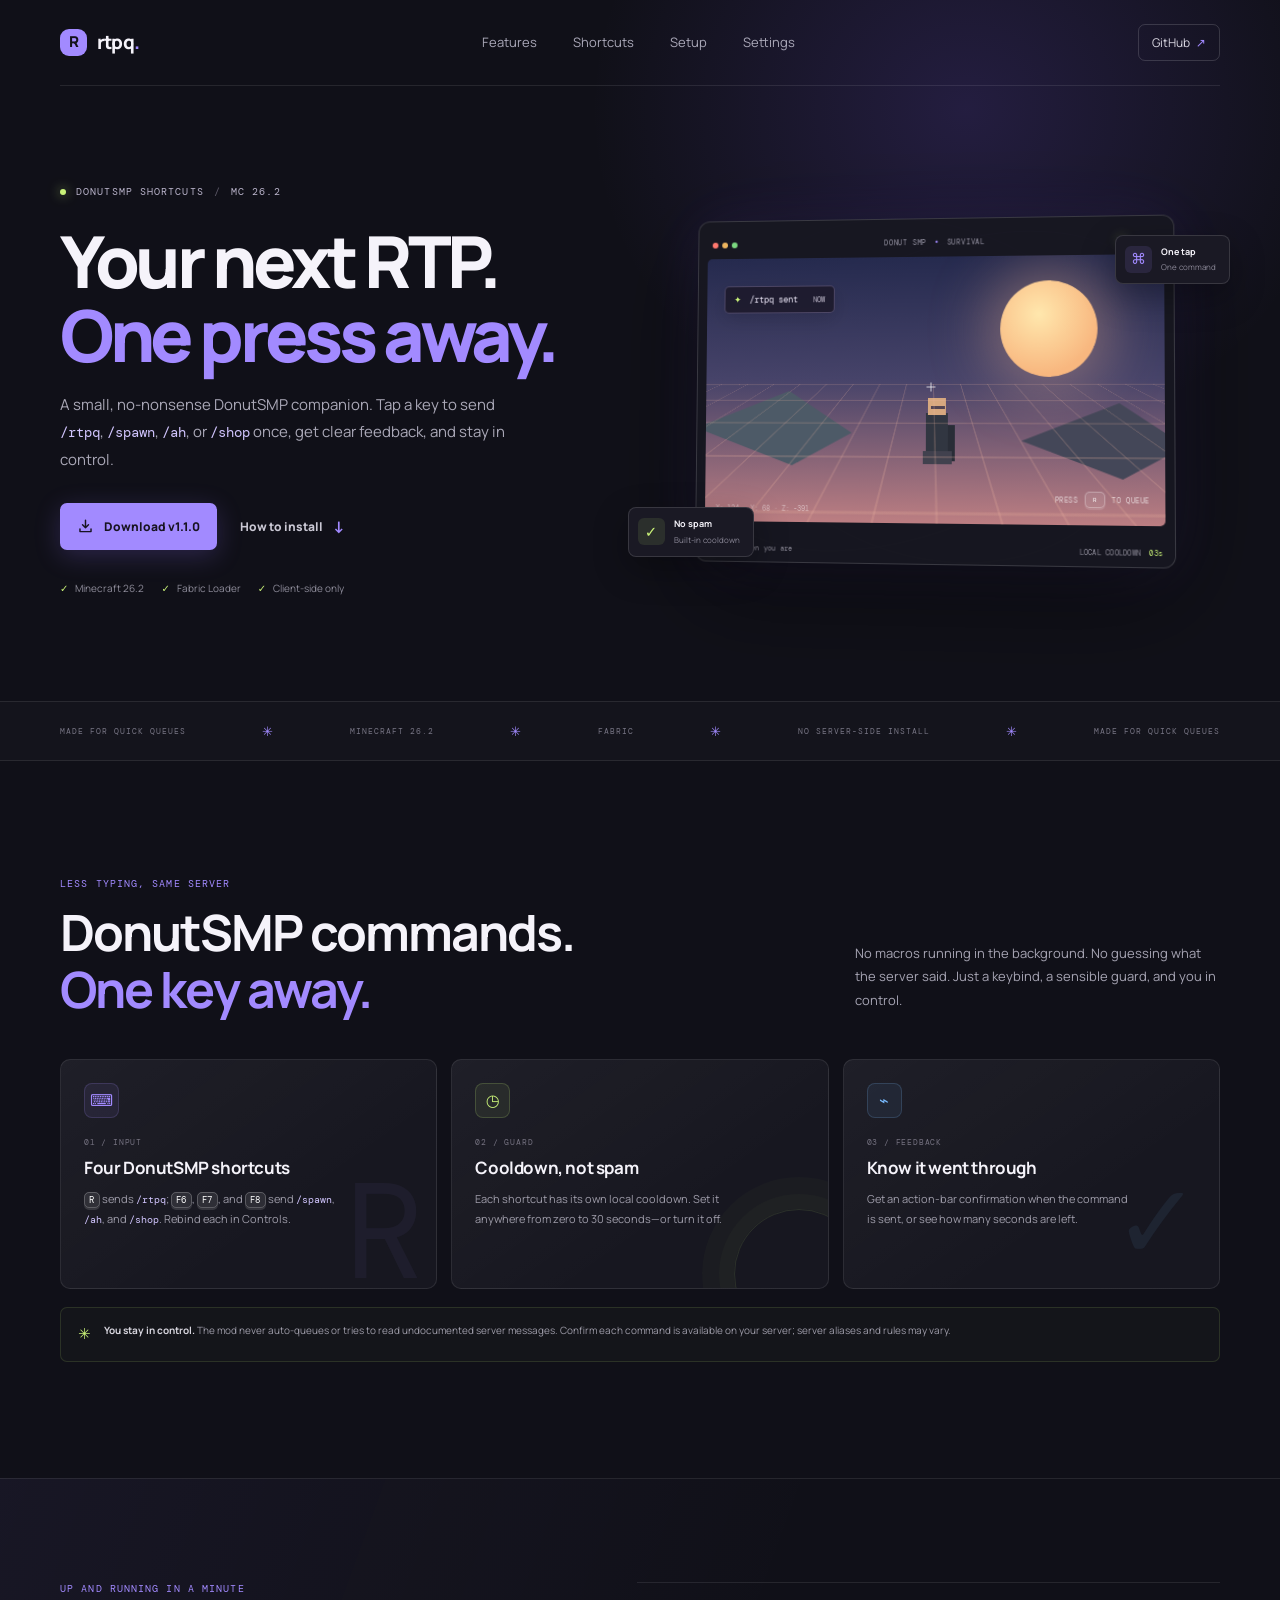
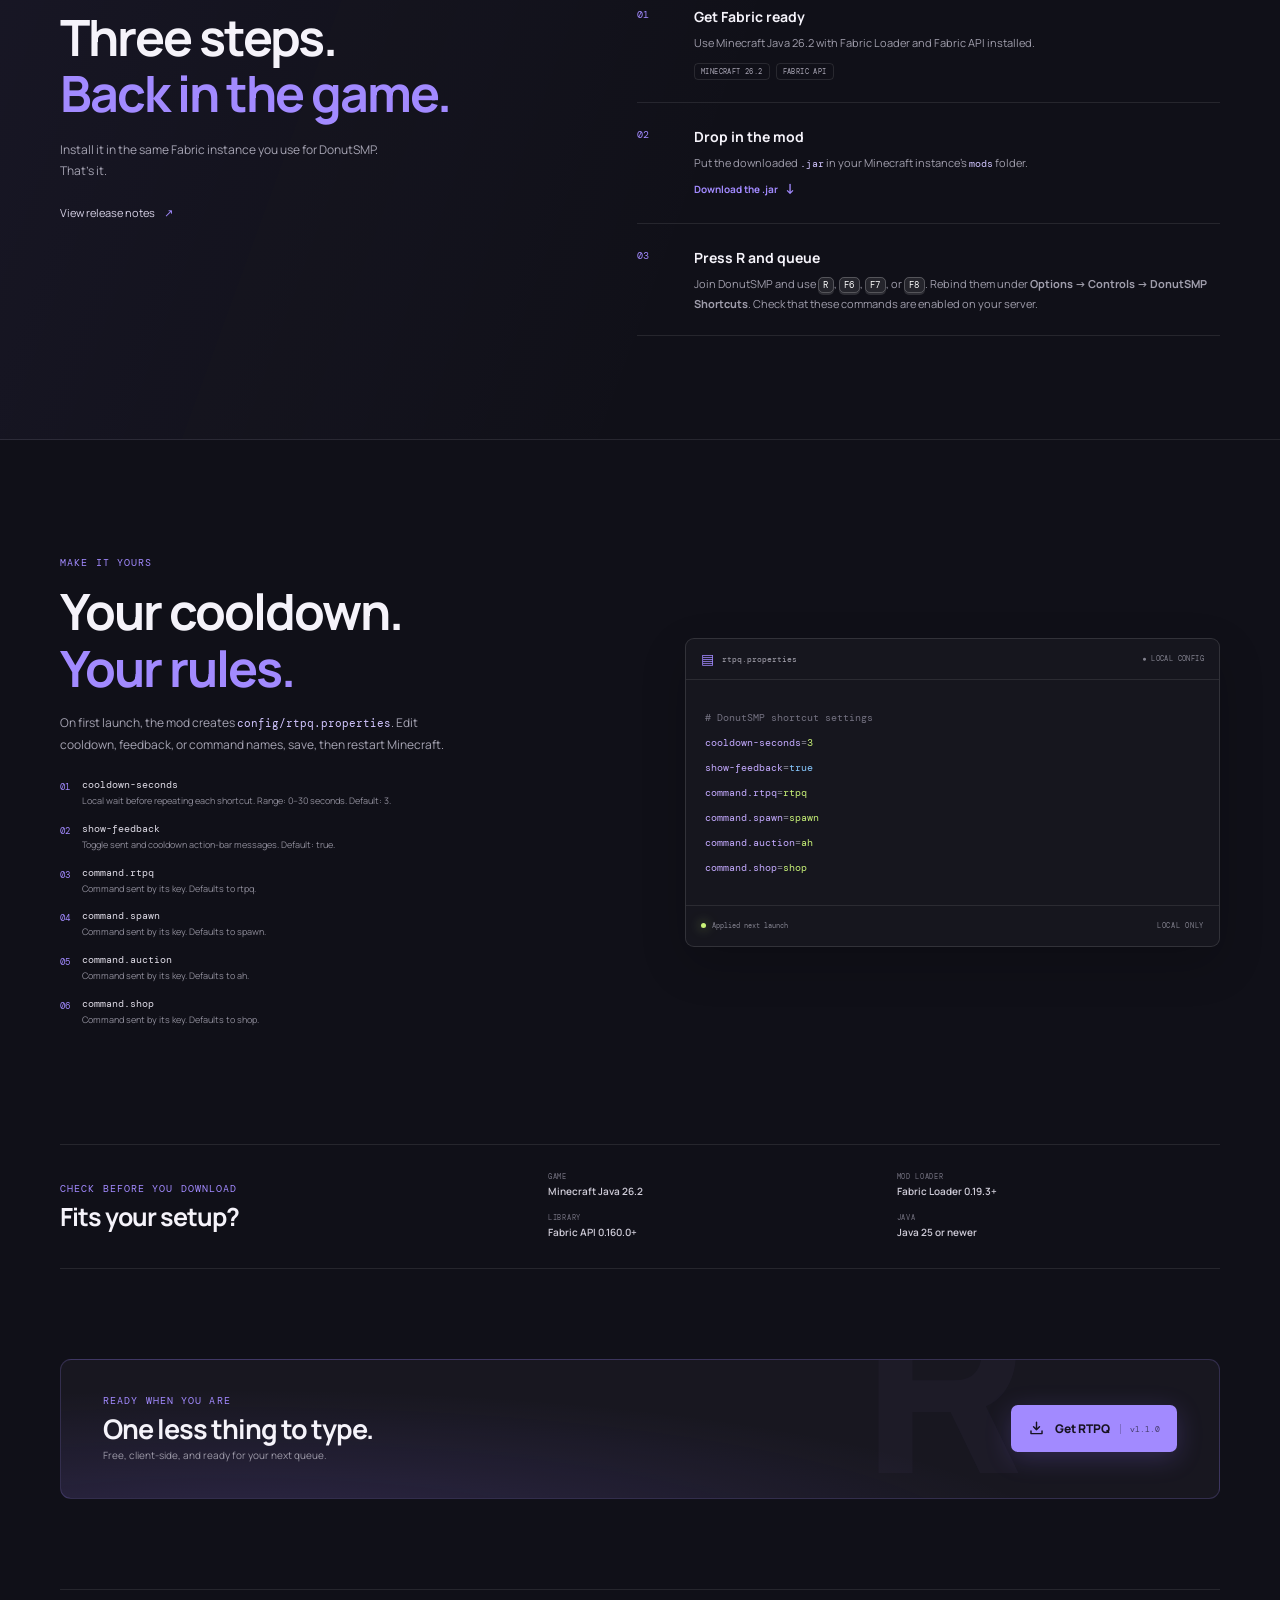
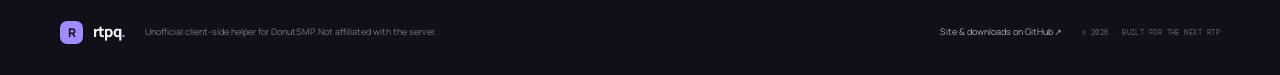
==== commit 1cc9440b: "Document configurable shortcuts and command availability" ====
--- a/site/index.html
+++ b/site/index.html
@@ -87,7 +87,7 @@
         <article class="feature-card feature-lime"><div class="feature-icon">◷</div><div class="feature-number">02 / GUARD</div><h3>Cooldown, not spam</h3><p>Each shortcut has its own local cooldown. Set it anywhere from zero to 30 seconds—or turn it off.</p><div class="feature-decoration ring-decoration"></div></article>
         <article class="feature-card feature-blue"><div class="feature-icon">⌁</div><div class="feature-number">03 / FEEDBACK</div><h3>Know it went through</h3><p>Get an action-bar confirmation when the command is sent, or see how many seconds are left.</p><div class="feature-decoration check-decoration">✓</div></article>
       </div>
-      <div class="honesty-note"><span>✳</span><p><b>You stay in control.</b> The mod never auto-queues or tries to read undocumented server messages. Your key press sends a regular command; server rules still apply.</p></div>
+      <div class="honesty-note"><span>✳</span><p><b>You stay in control.</b> The mod never auto-queues or tries to read undocumented server messages. Confirm each command is available on your server; server aliases and rules may vary.</p></div>
     </section>
 
     <section class="setup-section" id="setup">
@@ -96,14 +96,14 @@
         <div class="steps">
           <article class="step"><div class="step-index">01</div><div><h3>Get Fabric ready</h3><p>Use Minecraft Java 26.2 with Fabric Loader and Fabric API installed.</p><div class="tag-row"><span>MINECRAFT 26.2</span><span>FABRIC API</span></div></div></article>
           <article class="step"><div class="step-index">02</div><div><h3>Drop in the mod</h3><p>Put the downloaded <code>.jar</code> in your Minecraft instance’s <code>mods</code> folder.</p><a class="inline-download" href="https://github.com/maxipaul0910-blip/donutsmp-rtpq-site/releases/download/v1.1.0/donutsmp-rtpq-mod-1.1.0.jar" download>Download the .jar <span>↓</span></a></div></article>
-          <article class="step"><div class="step-index">03</div><div><h3>Press R and queue</h3><p>Join DonutSMP and tap <kbd>R</kbd>. Rebind it under <b>Options → Controls → Miscellaneous</b>.</p></div></article>
+          <article class="step"><div class="step-index">03</div><div><h3>Press R and queue</h3><p>Join DonutSMP and use <kbd>R</kbd>, <kbd>F6</kbd>, <kbd>F7</kbd>, or <kbd>F8</kbd>. Rebind them under <b>Options → Controls → DonutSMP Shortcuts</b>. Check that these commands are enabled on your server.</p></div></article>
         </div>
       </div>
     </section>
 
     <section class="section settings-section wrap" id="settings">
-      <div class="settings-copy"><div class="section-kicker">MAKE IT YOURS</div><h2>Your cooldown.<br><span>Your rules.</span></h2><p>On first launch, the mod creates <code>config/rtpq.properties</code>. Edit the two settings, save, then restart Minecraft.</p><div class="setting-list"><div><span class="setting-bullet">01</span><span><b>cooldown-seconds</b><small>Local wait before another key press. Range: 0–30. Default: 3.</small></span></div><div><span class="setting-bullet">02</span><span><b>show-feedback</b><small>Toggle sent and cooldown action-bar messages. Default: true.</small></span></div></div></div>
-      <div class="config-window"><div class="config-head"><div><span class="config-file-icon">▤</span><span>rtpq.properties</span></div><span class="config-dot">● LOCAL CONFIG</span></div><div class="code-block" aria-label="Example configuration"><span class="code-comment"># DonutSMP RTPQ client settings</span><br><span class="code-key">cooldown-seconds</span><span class="code-eq">=</span><span class="code-value">3</span><br><span class="code-key">show-feedback</span><span class="code-eq">=</span><span class="code-bool">true</span></div><div class="config-foot"><span><i></i> Applied next launch</span><span>LOCAL ONLY</span></div></div>
+      <div class="settings-copy"><div class="section-kicker">MAKE IT YOURS</div><h2>Your cooldown.<br><span>Your rules.</span></h2><p>On first launch, the mod creates <code>config/rtpq.properties</code>. Edit cooldown, feedback, or command names, save, then restart Minecraft.</p><div class="setting-list"><div><span class="setting-bullet">01</span><span><b>cooldown-seconds</b><small>Local wait before repeating each shortcut. Range: 0–30 seconds. Default: 3.</small></span></div><div><span class="setting-bullet">02</span><span><b>show-feedback</b><small>Toggle sent and cooldown action-bar messages. Default: true.</small></span></div><div><span class="setting-bullet">03</span><span><b>command.rtpq</b><small>Command sent by its key. Defaults to rtpq.</small></span></div><div><span class="setting-bullet">04</span><span><b>command.spawn</b><small>Command sent by its key. Defaults to spawn.</small></span></div><div><span class="setting-bullet">05</span><span><b>command.auction</b><small>Command sent by its key. Defaults to ah.</small></span></div><div><span class="setting-bullet">06</span><span><b>command.shop</b><small>Command sent by its key. Defaults to shop.</small></span></div></div></div>
+      <div class="config-window"><div class="config-head"><div><span class="config-file-icon">▤</span><span>rtpq.properties</span></div><span class="config-dot">● LOCAL CONFIG</span></div><div class="code-block" aria-label="Example configuration"><span class="code-comment"># DonutSMP shortcut settings</span><br><span class="code-key">cooldown-seconds</span><span class="code-eq">=</span><span class="code-value">3</span><br><span class="code-key">show-feedback</span><span class="code-eq">=</span><span class="code-bool">true</span><br><span class="code-key">command.rtpq</span><span class="code-eq">=</span><span class="code-value">rtpq</span><br><span class="code-key">command.spawn</span><span class="code-eq">=</span><span class="code-value">spawn</span><br><span class="code-key">command.auction</span><span class="code-eq">=</span><span class="code-value">ah</span><br><span class="code-key">command.shop</span><span class="code-eq">=</span><span class="code-value">shop</span></div><div class="config-foot"><span><i></i> Applied next launch</span><span>LOCAL ONLY</span></div></div>
     </section>
 
     <section class="requirements wrap">
